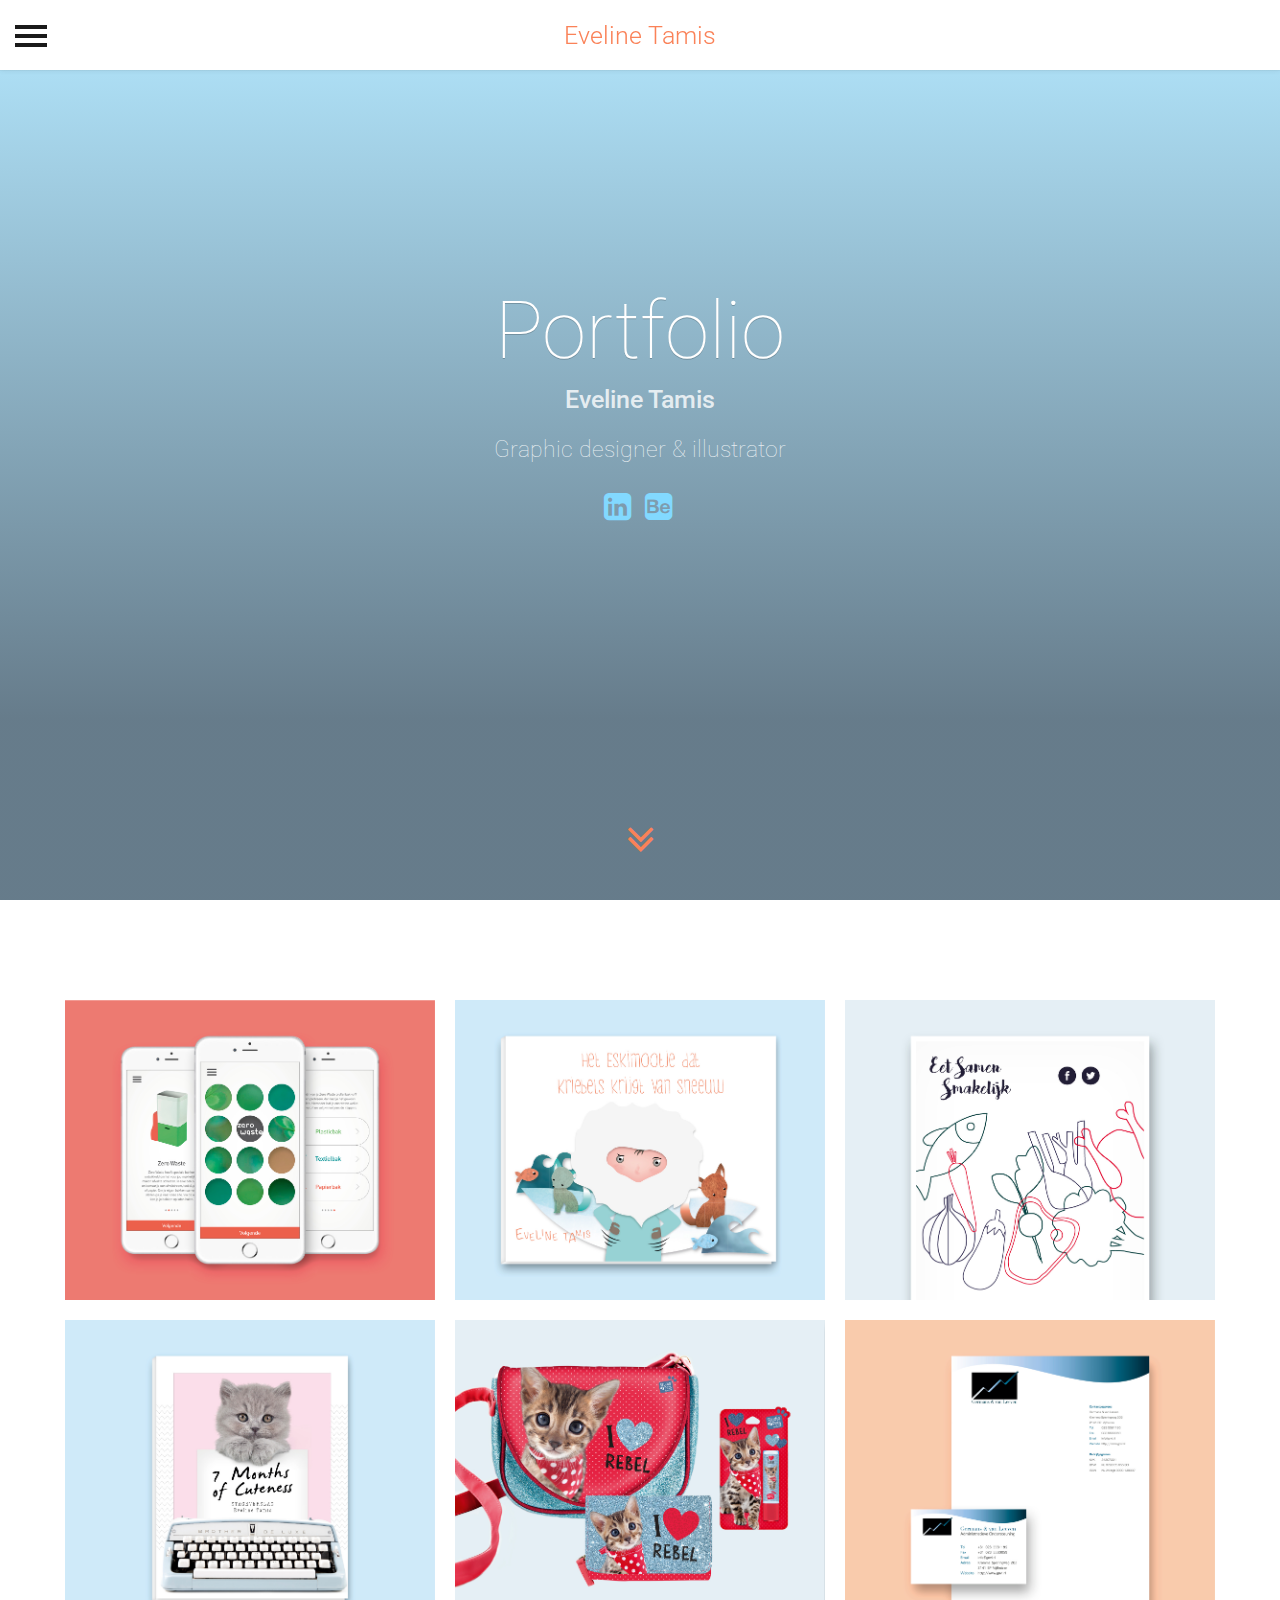
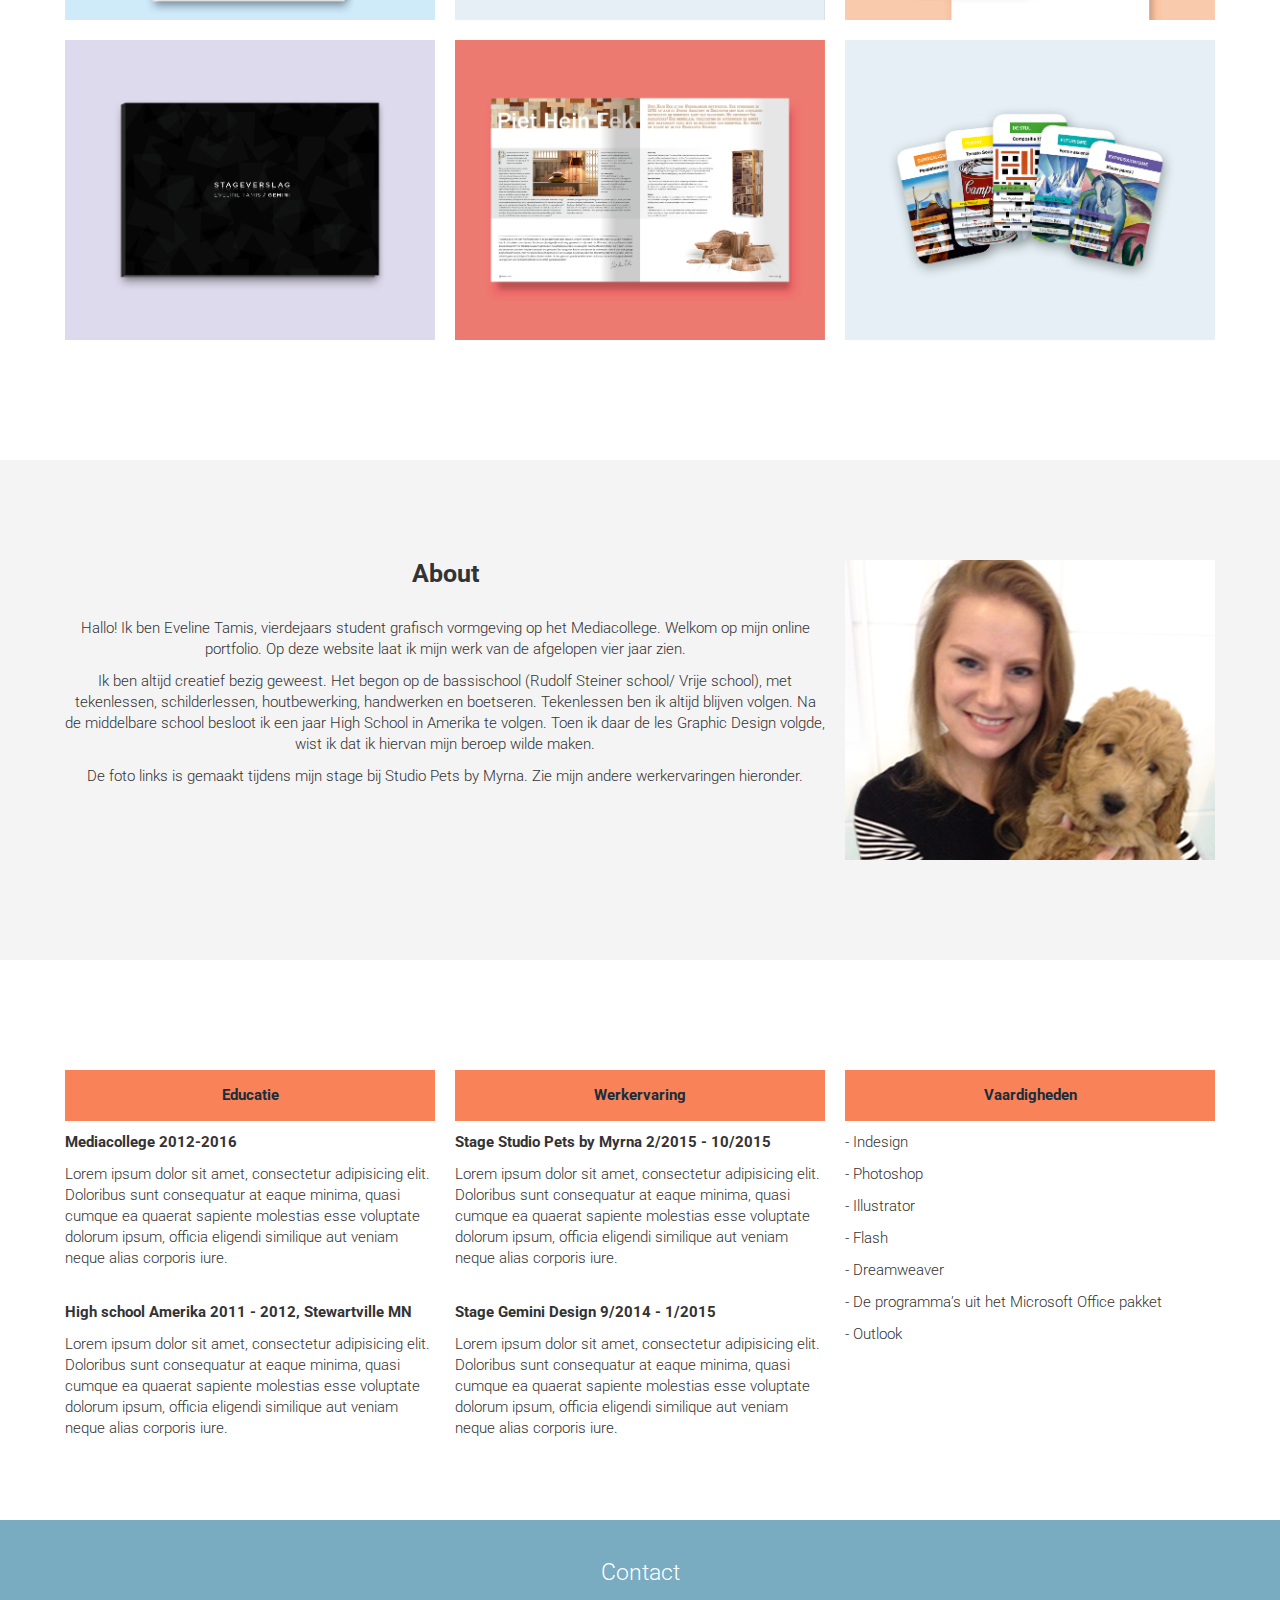
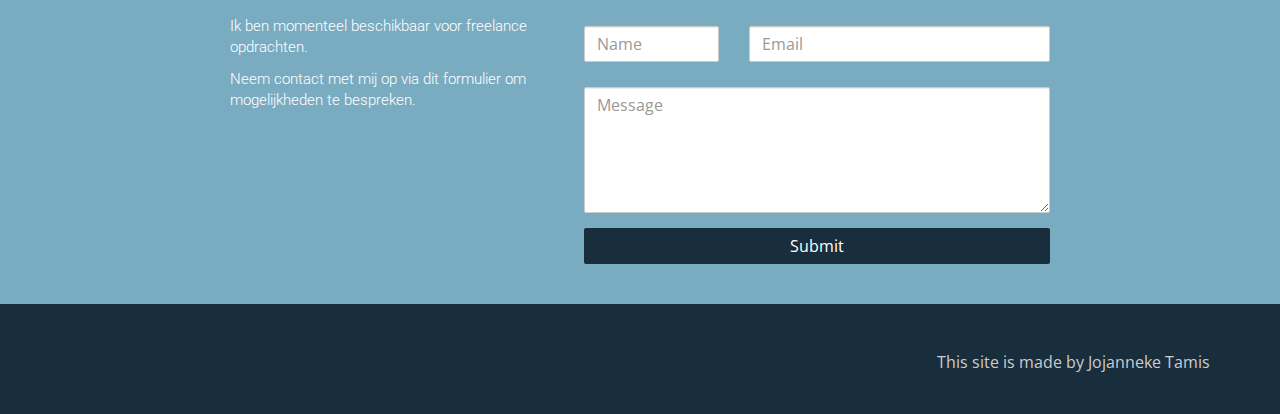
==== index.html @ 4a385b97 "Automated commit at 2016-05-09 08:50:50 UTC by middleman-deploy 1.0.0" ====
<!doctype html>
<html>
  <head>
    <meta charset="utf-8">

    <!-- Always force latest IE rendering engine or request Chrome Frame -->
    <meta content="IE=edge,chrome=1" http-equiv="X-UA-Compatible">

    <!-- For Bootstrap responsiveness -->
    <meta http-equiv="X-UA-Compatible" content="IE=edge">
    <meta name="viewport" content="width=device-width, initial-scale=1">

    <!-- Use title if it's in the page YAML frontmatter -->
    <title>Portfolio Eveline Tamis</title>
<link href='https://fonts.googleapis.com/css?family=Roboto:400,100,300' rel='stylesheet' type='text/css'>
<link href='https://fonts.googleapis.com/css?family=Fira+Sans:400,300' rel='stylesheet' type='text/css'>

    <link href="stylesheets/all.css" rel="stylesheet" />
    <script src="javascripts/all.js"></script>

    <!-- HTML5 Shim and Respond.js IE8 support of HTML5 elements and media queries -->
    <!-- Leave those next 4 lines if you care about users using IE8 -->
    <!--[if lt IE 9]>
      <script src="https://oss.maxcdn.com/html5shiv/3.7.2/html5shiv.min.js"></script>
      <script src="https://oss.maxcdn.com/respond/1.4.2/respond.min.js"></script>
    <![endif]-->
  </head>

  <body class="index">

    <div class="navbar-wagon navbar-wagon-fixed center-text">
<a class="navbar-wagon-name" href="/">  <h1> Eveline Tamis </h1>
</a></div>

<!-- <nav class="navbar navbar-default center" role="navigation">
  <div class="navbar-inner">
    <ul class="nav navbar-nav">
      <li><a href="#home">Eveline Tamis</a></li>
    </ul>
  </div>
</nav>
 -->


    <div id="wrapper">
  <div class="overlay"></div>

  <!-- Sidebar -->
  <nav class="navbar navbar-inverse navbar-fixed-top" id="sidebar-wrapper" role="navigation">
    <ul class="nav sidebar-nav">
      <li class="sidebar-brand">
        <a href="#">
         <!-- Brand -->
       </a>
     </li>
     <li>
      <a href="#home">Home</a>
    </li>
    <li>
      <a href="#portfolio">Portfolio</a>
    </li>
  <!-- <li class="dropdown">
                  <a href="#" class="dropdown-toggle" data-toggle="dropdown">Projecten <span class="caret"></span></a>
                  <ul class="dropdown-menu" role="menu">
                    <li class="dropdown-header"></li>
                    <li><a href="projecten/zero_waste.html">Zero Waste</a></li>
                    <li><a href="#">Kinderboek</a></li>
                    <li><a href="#">Stedenproject</a></li>
                    <li><a href="#">Stageverslag 1</a></li>
                     <li><a href="#">Studio Pets</a></li>
                      <li><a href="#">Huisstijl</a></li>
                    <li><a href="#">Stageverslag 2</a></li>
                    <li><a href="#">Spread</a></li>
                    <li><a href="#">Kunstkwartet</a></li>
                  </ul>
                </li> -->
                <li>
                  <a href="#about">About</a>
                </li>
                <li>
                  <a href="#resume">Resume</a>
                </li>
                <li>
                  <a href="#contact">Contact</a>
                </li>
              </ul>
            </nav>
            <!-- /#sidebar-wrapper -->

            <!-- Page Content -->
            <!-- <div id="page-content-wrapper"> -->
            <button type="button" class="hamburger is-closed" data-toggle="offcanvas">
              <span class="hamb-top"></span>
              <span class="hamb-middle"></span>
              <span class="hamb-bottom"></span>
            </button>


            <div class="banner" id="home" style="background: linear-gradient(180deg, rgba(130,217,255,0.6) 0%, rgba(0,36,61,0.6) 80%), url('images/banner.jpg');">
              <div class="banner-content">
                <h1>Portfolio</h1>
                <h4>Eveline Tamis</h4>
                <p>Graphic designer & illustrator</p>
                <div class="row">
                  <ul class="list-inline">
                    <li class="icons"><a href="https://www.linkedin.com/in/jojanneke-tamis-39917430?trk=nav_responsive_tab_profile"> <i class="fa fa-linkedin-square fa-2x"></i></a></li>
                    <li class="icons"><a href="https://behance.com/JojannekeTamis"><i class="fa fa-behance-square fa-2x"></i></a></li>
                  </ul>
                </div>
              </div>
              <div class="bounce">
              <a href="#portfolio"><i class="fa-angle-double-down"></a></i>
              </div>
            </div>

            <div class="wrapper-grey padded" style="background-color: #FFFFFF" id="portfolio">
              <div class="container" id="porto">
                <div class="row">
                  <div class="col-xs-12 col-sm-4" style="padding-left: 10px; padding-right: 10px">
                    <div class="card" style="background-image: url('images/Afbeelding_card.jpg');">
                      <div class="card-hover">
                        <h4>Zero Waste</h4>
                        <p class="text-white">Applicatie om mensen te motiveren hun afval te scheiden</p>
                      </div>
                      <a class="card-link" href="projecten/zero_waste.html"></a>
                    </div>
                  </div>
                  <div class="col-xs-12 col-sm-4" style="padding-left: 10px; padding-right: 10px">
                    <div class="card" style="background-image: url('images/Afbeelding_card2.jpg');">
                      <div class="card-hover">
                        <h4>Kinderboek</h4>
                        <p class="text-white">Kinderboek "Het eskimootje dat kriebels krijgt van sneeuw"</p>
                      </div>
                      <a class="card-link" href="projecten/kinderboek.html"></a>
                    </div>
                  </div>
                  <div class="col-xs-12 col-sm-4" style="padding-left: 10px; padding-right: 10px">
                    <div class="card" style="background-image: url('images/Afbeelding_card3.jpg');">
                      <div class="card-hover">
                        <h4>Stedenproject</h4>
                        <p class="text-white">Project in een wijk in Den Haag</p>
                      </div>
                      <a class="card-link" href="projecten/stedenproject.html"></a>
                    </div>
                  </div>
                  <div class="col-xs-12 col-sm-4" style="padding-left: 10px; padding-right: 10px">
                    <div class="card" style="background-image: url('images/Afbeelding_card4.jpg');">
                      <div class="card-hover">
                        <h4>Stageverslag Studio Pets</h4>
                        <p class="text-white">Stageverslag van Studio Pets</p>
                      </div>
                      <a class="card-link" href="projecten/stageverslag2.html"></a>
                    </div>
                  </div>
                  <div class="col-xs-12 col-sm-4" style="padding-left: 10px; padding-right: 10px">
                    <div class="card" style="background-image: url('images/Afbeelding_card5.jpg');">
                      <div class="card-hover">
                        <h4>Projecten Studio Pets</h4>
                        <p class="text-white">Werk dat ik gemaakt heb tijdens mijn stage bij Studio Pets</p>
                      </div>
                      <a class="card-link" href="projecten/studio_pets.html"></a>
                    </div>
                  </div>
                  <div class="col-xs-12 col-sm-4" style="padding-left: 10px; padding-right: 10px">
                    <div class="card" style="background-image: url('images/Afbeelding_card6.jpg');">
                      <div class="card-hover">
                        <h4>Huisstijl</h4>
                        <p class="text-white">Huistijl voor administratief bedrijf</p>
                      </div>
                      <a class="card-link" href="projecten/huisstijl.html"></a>
                    </div>
                  </div>
                  <div class="col-xs-12 col-sm-4" style="padding-left: 10px; padding-right: 10px">
                    <div class="card" style="background-image: url('images/Afbeelding_card7.jpg');">
                      <div class="card-hover">
                        <h4>Stageverslag Gemini Design</h4>
                        <p class="text-white">Stageverslag van mijn periode bij Gemini Design</p>
                      </div>
                      <a class="card-link" href="projecten/stageverslag1.html"></a>
                    </div>
                  </div>
                  <div class="col-xs-12 col-sm-4" style="padding-left: 10px; padding-right: 10px">
                    <div class="card" style="background-image: url('images/Afbeelding_card8.jpg');">
                      <div class="card-hover">
                        <h4>Magazine Spread</h4>
                        <p class="text-white">Piet Hein Eek</p>
                      </div>
                      <a class="card-link" href="projecten/spread.html"></a>
                    </div>
                  </div>
                  <div class="col-xs-12 col-sm-4" style="padding-left: 10px; padding-right: 10px">
                    <div class="card" style="background-image: url('images/Afbeelding_card9.jpg');">
                      <div class="card-hover">
                        <h4>Kunstkwartet</h4>
                        <p class="text-white">Een kwartetspel met kunststromingen</p>
                      </div>
                      <a class="card-link" href="projecten/kunstkwartet.html"></a>
                    </div>
                  </div>
                </div>
              </div>
            </div>

            <div class="wrapper-grey padded" id="about">
              <div class="container">
                <div class="row">
                  <div class="col-xs-12 col-sm-8" style="padding-left: 10px; padding-right: 10px">
                    <div class="card_about">
                      <h2>About</h2>
                      <p>Hallo! Ik ben Eveline Tamis, vierdejaars student grafisch vormgeving op het Mediacollege. Welkom op mijn online portfolio. Op deze website laat ik mijn werk van de afgelopen vier jaar zien. </p>

                      <p>Ik ben altijd creatief bezig geweest. Het begon op de bassischool (Rudolf Steiner school/ Vrije school), met tekenlessen, schilderlessen, houtbewerking, handwerken en boetseren. Tekenlessen ben ik altijd blijven volgen. Na de middelbare school besloot ik een jaar High School in Amerika te volgen. Toen ik daar de les Graphic Design volgde, wist ik dat ik hiervan mijn beroep wilde maken.</p>

                      <p>De foto links is gemaakt tijdens mijn stage bij Studio Pets by Myrna. Zie mijn andere werkervaringen hieronder.
                      </p>
                    </div>
                  </div>
                  <div class="col-xs-12 col-sm-4" style="padding-left: 10px; padding-right: 10px">
                    <div class="card" id="card-photo" style="background-image: url('images/About.png');">
                    </div>
                  </div>
                </div>
              </div>
            </div>

            <div class="container" id="resume">
              <div class="row">
                <div class="col-xs-12 col-sm-4" style="padding-left: 10px; padding-right: 10px">
                  <div class="card_cv">
                    <p><b> Educatie </b></p>
                  </div>
                  <div class="card-resume">
                    <p><b>Mediacollege 2012-2016 </b></p>
                    <p>Lorem ipsum dolor sit amet, consectetur adipisicing elit. Doloribus sunt consequatur at eaque minima, quasi cumque ea quaerat sapiente molestias esse voluptate dolorum ipsum, officia eligendi similique aut veniam neque alias corporis iure. </p>
                    <br>
                    <p><b>High school Amerika 2011 - 2012, Stewartville MN </b></p>
                    <p>Lorem ipsum dolor sit amet, consectetur adipisicing elit. Doloribus sunt consequatur at eaque minima, quasi cumque ea quaerat sapiente molestias esse voluptate dolorum ipsum, officia eligendi similique aut veniam neque alias corporis iure.</p>
                  </div>
                </div>
                <div class="col-xs-12 col-sm-4" style="padding-left: 10px; padding-right: 10px">
                  <div class="card_cv">
                    <p><b> Werkervaring</b></p>
                  </div>
                  <div class="card-resume">
                   <p><b>Stage Studio Pets by Myrna 2/2015 - 10/2015  </b></p>
                   <p>Lorem ipsum dolor sit amet, consectetur adipisicing elit. Doloribus sunt consequatur at eaque minima, quasi cumque ea quaerat sapiente molestias esse voluptate dolorum ipsum, officia eligendi similique aut veniam neque alias corporis iure. </p>
                   <br>
                   <p><b>Stage Gemini Design 9/2014 - 1/2015 </b></p>
                   <p>Lorem ipsum dolor sit amet, consectetur adipisicing elit. Doloribus sunt consequatur at eaque minima, quasi cumque ea quaerat sapiente molestias esse voluptate dolorum ipsum, officia eligendi similique aut veniam neque alias corporis iure. </p>
                 </div>
               </div>
               <div class="col-xs-12 col-sm-4" style="padding-left: 10px; padding-right: 10px">
                <div class="card_cv">
                  <p><b> Vaardigheden</b></p>
                </div>
                <div class="card-resume">
                  <p>- Indesign</p>
                  <p>- Photoshop</p>
                  <p>- Illustrator</p>
                  <p>- Flash</p>
                  <p>- Dreamweaver</p>
                  <p>- De programma’s uit het Microsoft Office pakket</p>
                  <p>- Outlook</p>
                </div>
              </div>
            </div>
          </div>

          <div class="wrapper-contact" id="contact">
            <div class="box-contact" >
              <h2>Contact</h2>
              <div class="row">
                <div class="col-xs-12 col-sm-5">
                  <p>
                    Ik ben momenteel beschikbaar voor freelance opdrachten.
                  </p>
                  <p>
                    Neem contact met mij op via dit formulier om mogelijkheden te bespreken.
                  </p>

                </div>

                <div class="col-xs-12 col-sm-7">
                  <form action="//formspree.io/jojanneketamis@hotmail.com" class="form-booking" method="POST">
                    <div class="row">
                      <div class="col-xs-4">
                        <div class="form-group">
                          <input type="text" class="form-control" placeholder="Name">
                        </div>
                      </div>
                      <div class="col-xs-8">
                        <div class="form-group">
                          <input type="text" class="form-control" placeholder="Email">
                        </div>
                      </div>
                    </div>
                    <div class="row">
                      <div class="col-xs-12">
                        <textarea name="message" class="form-group form-control" rows="5" placeholder="Message"></textarea>
                      </div>
                    </div>
                    <div class="row">
                      <div class="col-xs-12">
                        <input type="submit" class="btn" style="width: 100%;" value="Submit">
                      </div>
                    </div>
                  </form>
                </div>
              </div>
            </div>

          </div>
        </div>
        <!-- /#page-content-wrapper -->

        <!-- </div> -->


<!-- <div id="mySidenav" class="sidenav">
  <a href="javascript:void(0)" class="closebtn" onclick="closeNav()">&times;</a>
  <a href="#home">Home</a>
  <a href="#porto">Portfolio</a>
  <a href="#about">About</a>
  <a href="#resume">Resume</a>
  <a href="#contact">Contact</a>
</div>

<span onclick="openNav()"><div id="nav-icon4">
  <span></span>
  <span></span>
  <span></span>
</div>
</span>


<div id="main"> -->




 <!-- <div id="myCarousel" class="carousel slide" data-ride="carousel">
  <ol class="carousel-indicators">
    <li data-target="#myCarousel" data-slide-to="0" class="active"></li>
    <li data-target="#myCarousel" data-slide-to="1"></li>
    <li data-target="#myCarousel" data-slide-to="2"></li>
  </ol>

  <div class="carousel-inner" role="listbox">
   <div class="item active">
     <img src="images/beach.png" />
     <div class="carousel-caption">
      <h3>Eveline Tamis</h3>
      <p>Grafisch vormgever & illustrator</p>
    </div>
  </div>
  <div class="item">
    <img src="images/background.jpg" />
    <div class="carousel-caption">
      <h3>Eveline Tamis</h3>
      <p>Grafisch vormgever & illustrator</p>
    </div>
  </div>
  <div class="item">
    <img src="images/beach.png" />
    <div class="carousel-caption">
      <h3>Eveline Tamis</h3>
      <p>Grafisch vormgever & illustrator</p>
    </div>
  </div>
</div>
</div> -->



 <!--      <div class="col-xs-12 col-sm-4">
        <div class="card" style="background-image: url('images/background.jpg');">
            <div class="card-hover">
              <h4>Project 1</h4>
              <p class="text-white">This is my work I'm proud of it.</p>
            </div>
        </div>
      </div>
    -->





    <!-- </div> -->





    <!-- Including Bootstrap JS (with its jQuery dependency) so that dynamic components work -->
    <script src="https://ajax.googleapis.com/ajax/libs/jquery/1.11.1/jquery.min.js"></script>
    <script src="https://maxcdn.bootstrapcdn.com/bootstrap/3.2.0/js/bootstrap.min.js"></script>

    <div id="footer">
  <div class="container">
    <div class="row">
      <div class="col-xs-offset-4 col-xs-8 text-right">
        <p>This site is made by Jojanneke Tamis</p>
      </div>
    </div>
  </div>
</div>



  </body>
</html>
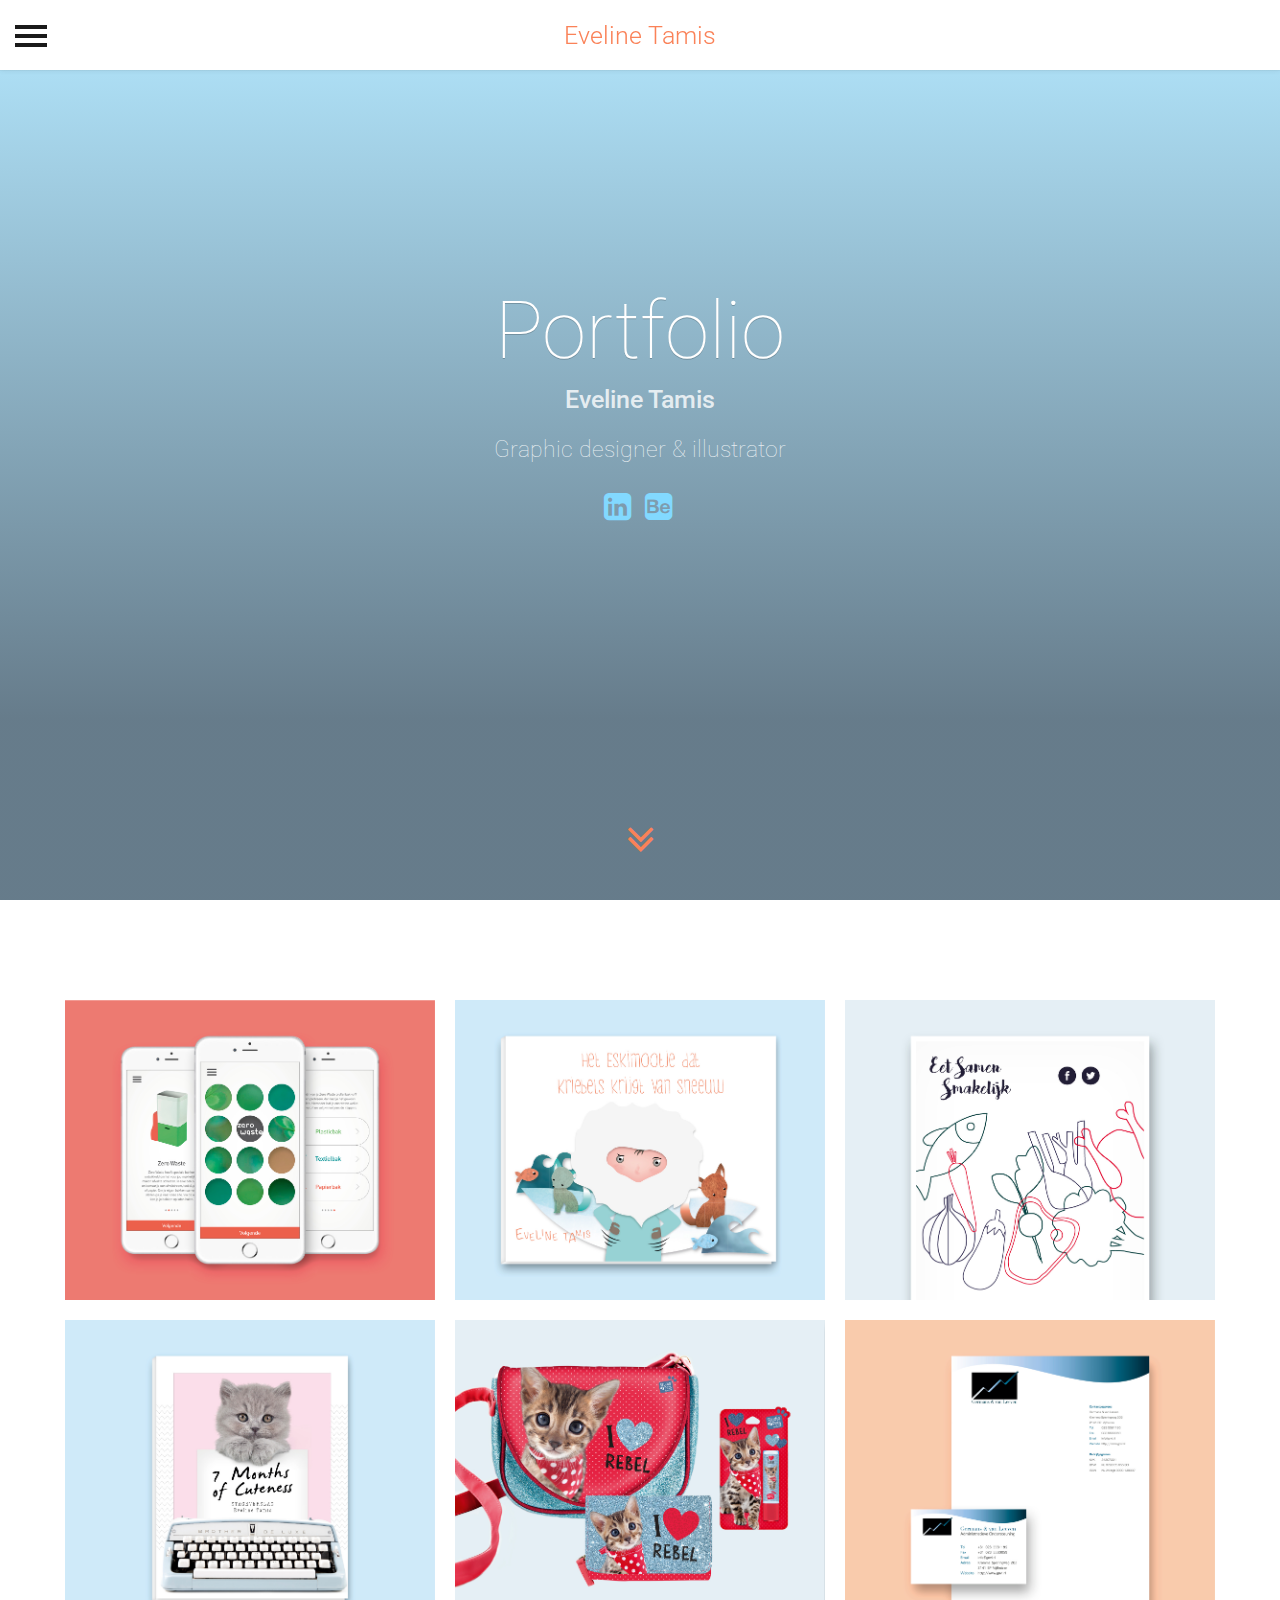
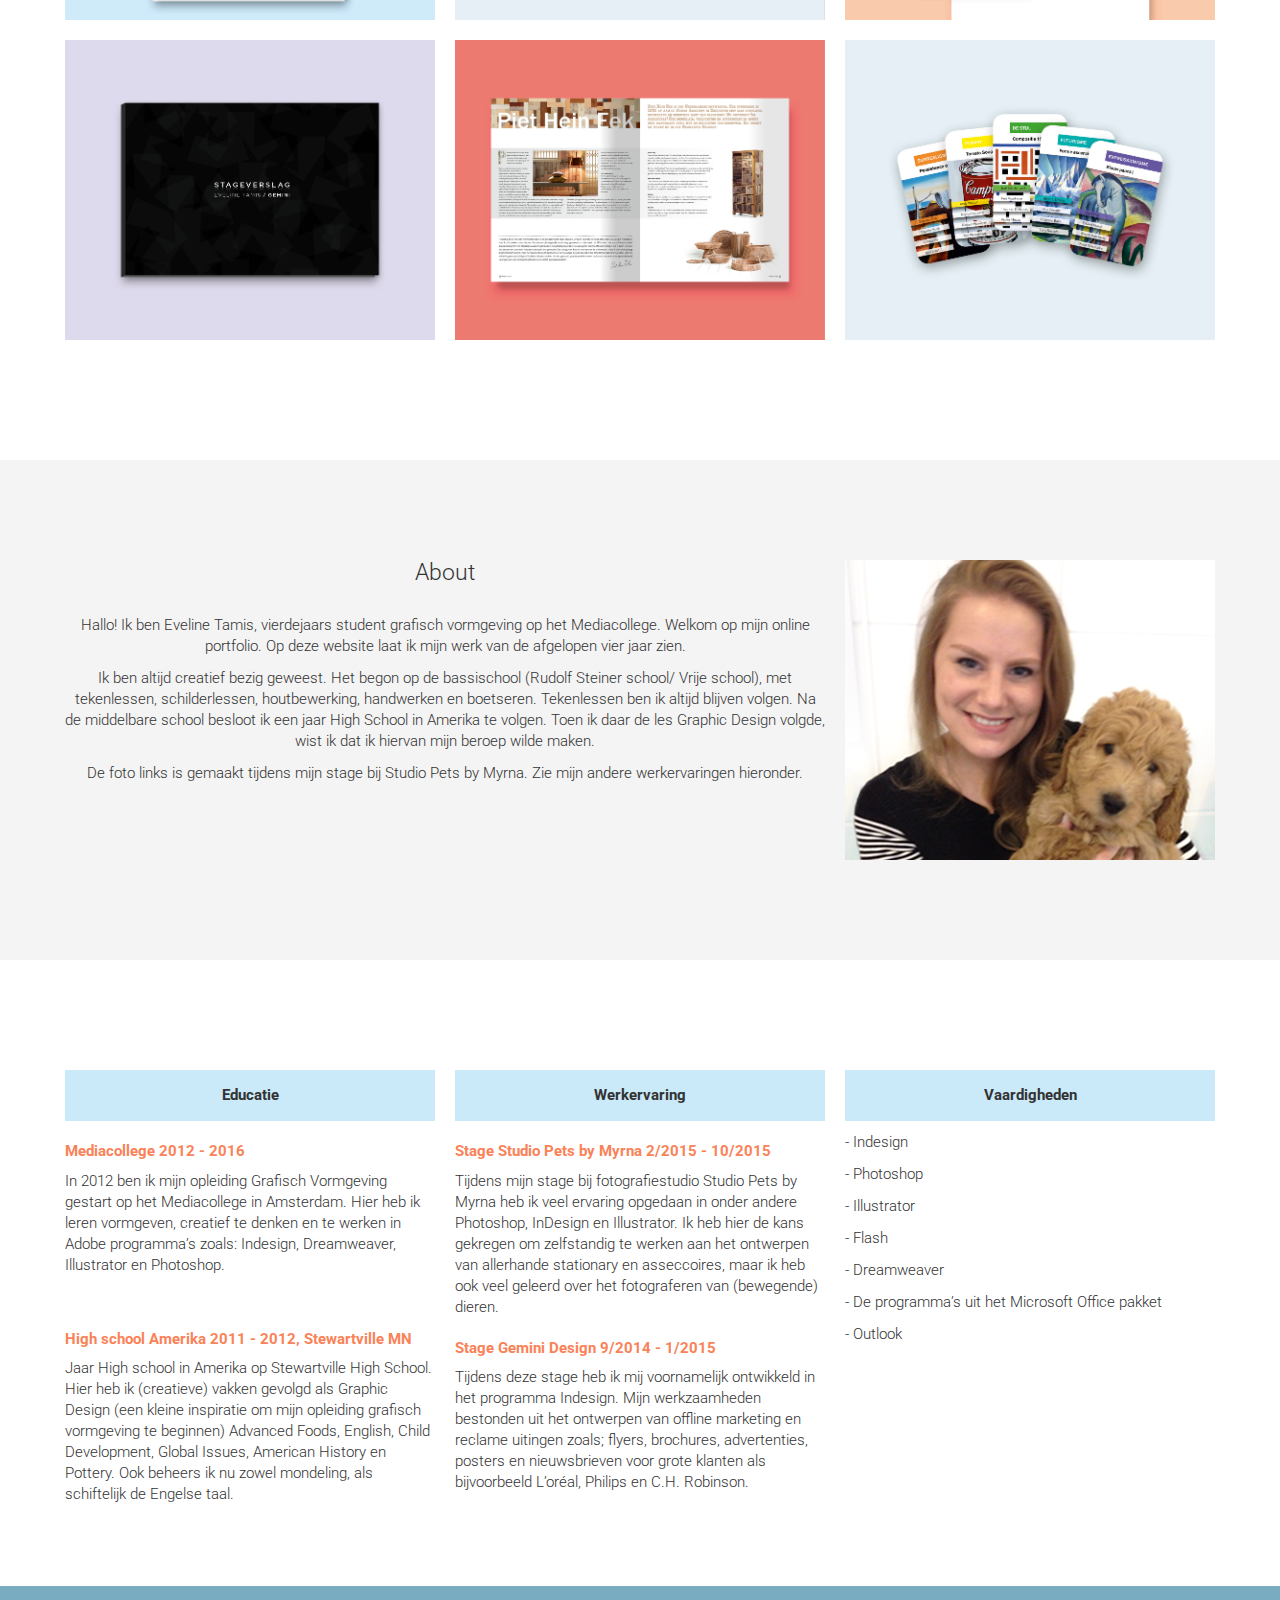
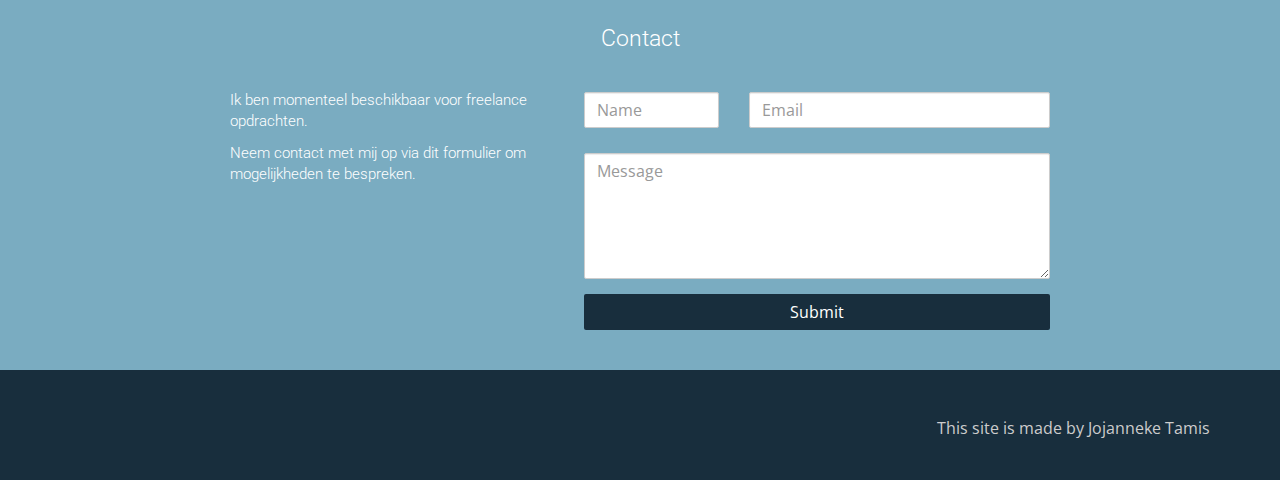
==== commit bfecced8: "Automated commit at 2016-05-09 20:21:23 UTC by middleman-deploy 1.0.0" ====
--- a/index.html
+++ b/index.html
@@ -13,10 +13,12 @@
     <!-- Use title if it's in the page YAML frontmatter -->
     <title>Portfolio Eveline Tamis</title>
 <link href='https://fonts.googleapis.com/css?family=Roboto:400,100,300' rel='stylesheet' type='text/css'>
-<link href='https://fonts.googleapis.com/css?family=Fira+Sans:400,300' rel='stylesheet' type='text/css'>
+
 
     <link href="stylesheets/all.css" rel="stylesheet" />
     <script src="javascripts/all.js"></script>
+
+   <link rel="shortcut icon" href="http://evelinetamis.com/images/favicon.ico" />
 
     <!-- HTML5 Shim and Respond.js IE8 support of HTML5 elements and media queries -->
     <!-- Leave those next 4 lines if you care about users using IE8 -->
@@ -103,13 +105,13 @@
                 <p>Graphic designer & illustrator</p>
                 <div class="row">
                   <ul class="list-inline">
-                    <li class="icons"><a href="https://www.linkedin.com/in/jojanneke-tamis-39917430?trk=nav_responsive_tab_profile"> <i class="fa fa-linkedin-square fa-2x"></i></a></li>
-                    <li class="icons"><a href="https://behance.com/JojannekeTamis"><i class="fa fa-behance-square fa-2x"></i></a></li>
+                    <li class="icons"><a href="https://www.linkedin.com/in/eveline-tamis-549449120" target="_blank"> <i class="fa fa-linkedin-square fa-2x"></i></a></li>
+                    <li class="icons"><a href="https://www.behance.net/EvelineT" target="_blank"><i class="fa fa-behance-square fa-2x"></i></a></li>
                   </ul>
                 </div>
               </div>
               <div class="bounce">
-              <a href="#portfolio"><i class="fa-angle-double-down"></a></i>
+                <a href="#portfolio"><i class="fa-angle-double-down"></a></i>
               </div>
             </div>
 
@@ -119,7 +121,7 @@
                   <div class="col-xs-12 col-sm-4" style="padding-left: 10px; padding-right: 10px">
                     <div class="card" style="background-image: url('images/Afbeelding_card.jpg');">
                       <div class="card-hover">
-                        <h4>Zero Waste</h4>
+                        <h2> Zero Waste </h2>
                         <p class="text-white">Applicatie om mensen te motiveren hun afval te scheiden</p>
                       </div>
                       <a class="card-link" href="projecten/zero_waste.html"></a>
@@ -128,7 +130,7 @@
                   <div class="col-xs-12 col-sm-4" style="padding-left: 10px; padding-right: 10px">
                     <div class="card" style="background-image: url('images/Afbeelding_card2.jpg');">
                       <div class="card-hover">
-                        <h4>Kinderboek</h4>
+                        <h2> Kinderboek </h2>
                         <p class="text-white">Kinderboek "Het eskimootje dat kriebels krijgt van sneeuw"</p>
                       </div>
                       <a class="card-link" href="projecten/kinderboek.html"></a>
@@ -137,7 +139,7 @@
                   <div class="col-xs-12 col-sm-4" style="padding-left: 10px; padding-right: 10px">
                     <div class="card" style="background-image: url('images/Afbeelding_card3.jpg');">
                       <div class="card-hover">
-                        <h4>Stedenproject</h4>
+                        <h2> Stedenproject </h2>
                         <p class="text-white">Project in een wijk in Den Haag</p>
                       </div>
                       <a class="card-link" href="projecten/stedenproject.html"></a>
@@ -146,7 +148,7 @@
                   <div class="col-xs-12 col-sm-4" style="padding-left: 10px; padding-right: 10px">
                     <div class="card" style="background-image: url('images/Afbeelding_card4.jpg');">
                       <div class="card-hover">
-                        <h4>Stageverslag Studio Pets</h4>
+                        <h2> Stageverslag Studio Pets </h2>
                         <p class="text-white">Stageverslag van Studio Pets</p>
                       </div>
                       <a class="card-link" href="projecten/stageverslag2.html"></a>
@@ -155,7 +157,7 @@
                   <div class="col-xs-12 col-sm-4" style="padding-left: 10px; padding-right: 10px">
                     <div class="card" style="background-image: url('images/Afbeelding_card5.jpg');">
                       <div class="card-hover">
-                        <h4>Projecten Studio Pets</h4>
+                        <h2> Projecten Studio Pets </h2>
                         <p class="text-white">Werk dat ik gemaakt heb tijdens mijn stage bij Studio Pets</p>
                       </div>
                       <a class="card-link" href="projecten/studio_pets.html"></a>
@@ -164,7 +166,7 @@
                   <div class="col-xs-12 col-sm-4" style="padding-left: 10px; padding-right: 10px">
                     <div class="card" style="background-image: url('images/Afbeelding_card6.jpg');">
                       <div class="card-hover">
-                        <h4>Huisstijl</h4>
+                        <h2> Huisstijl </h2>
                         <p class="text-white">Huistijl voor administratief bedrijf</p>
                       </div>
                       <a class="card-link" href="projecten/huisstijl.html"></a>
@@ -173,7 +175,7 @@
                   <div class="col-xs-12 col-sm-4" style="padding-left: 10px; padding-right: 10px">
                     <div class="card" style="background-image: url('images/Afbeelding_card7.jpg');">
                       <div class="card-hover">
-                        <h4>Stageverslag Gemini Design</h4>
+                        <h2> Stageverslag Gemini Design </h2>
                         <p class="text-white">Stageverslag van mijn periode bij Gemini Design</p>
                       </div>
                       <a class="card-link" href="projecten/stageverslag1.html"></a>
@@ -182,7 +184,7 @@
                   <div class="col-xs-12 col-sm-4" style="padding-left: 10px; padding-right: 10px">
                     <div class="card" style="background-image: url('images/Afbeelding_card8.jpg');">
                       <div class="card-hover">
-                        <h4>Magazine Spread</h4>
+                        <h2> Magazine Spread </h2>
                         <p class="text-white">Piet Hein Eek</p>
                       </div>
                       <a class="card-link" href="projecten/spread.html"></a>
@@ -191,7 +193,7 @@
                   <div class="col-xs-12 col-sm-4" style="padding-left: 10px; padding-right: 10px">
                     <div class="card" style="background-image: url('images/Afbeelding_card9.jpg');">
                       <div class="card-hover">
-                        <h4>Kunstkwartet</h4>
+                        <h2> Kunstkwartet </h2>
                         <p class="text-white">Een kwartetspel met kunststromingen</p>
                       </div>
                       <a class="card-link" href="projecten/kunstkwartet.html"></a>
@@ -230,11 +232,11 @@
                     <p><b> Educatie </b></p>
                   </div>
                   <div class="card-resume">
-                    <p><b>Mediacollege 2012-2016 </b></p>
-                    <p>Lorem ipsum dolor sit amet, consectetur adipisicing elit. Doloribus sunt consequatur at eaque minima, quasi cumque ea quaerat sapiente molestias esse voluptate dolorum ipsum, officia eligendi similique aut veniam neque alias corporis iure. </p>
+                    <h3><b>Mediacollege 2012 - 2016 </b></h3>
+                    <p>In 2012 ben ik mijn opleiding Grafisch Vormgeving gestart op het Mediacollege in Amsterdam. Hier heb ik leren vormgeven, creatief te denken en te werken in Adobe programma’s zoals: Indesign, Dreamweaver, Illustrator en Photoshop.</p>
                     <br>
-                    <p><b>High school Amerika 2011 - 2012, Stewartville MN </b></p>
-                    <p>Lorem ipsum dolor sit amet, consectetur adipisicing elit. Doloribus sunt consequatur at eaque minima, quasi cumque ea quaerat sapiente molestias esse voluptate dolorum ipsum, officia eligendi similique aut veniam neque alias corporis iure.</p>
+                    <h3><b>High school Amerika 2011 - 2012, Stewartville MN </b></h3>
+                    <p>Jaar High school in Amerika op Stewartville High School. Hier heb ik (creatieve) vakken gevolgd als Graphic Design (een kleine inspiratie om mijn opleiding grafisch vormgeving te beginnen) Advanced Foods, English, Child Development, Global Issues, American History en Pottery. Ook beheers ik nu zowel mondeling, als schiftelijk de Engelse taal.</p>
                   </div>
                 </div>
                 <div class="col-xs-12 col-sm-4" style="padding-left: 10px; padding-right: 10px">
@@ -242,78 +244,77 @@
                     <p><b> Werkervaring</b></p>
                   </div>
                   <div class="card-resume">
-                   <p><b>Stage Studio Pets by Myrna 2/2015 - 10/2015  </b></p>
-                   <p>Lorem ipsum dolor sit amet, consectetur adipisicing elit. Doloribus sunt consequatur at eaque minima, quasi cumque ea quaerat sapiente molestias esse voluptate dolorum ipsum, officia eligendi similique aut veniam neque alias corporis iure. </p>
-                   <br>
-                   <p><b>Stage Gemini Design 9/2014 - 1/2015 </b></p>
-                   <p>Lorem ipsum dolor sit amet, consectetur adipisicing elit. Doloribus sunt consequatur at eaque minima, quasi cumque ea quaerat sapiente molestias esse voluptate dolorum ipsum, officia eligendi similique aut veniam neque alias corporis iure. </p>
-                 </div>
-               </div>
-               <div class="col-xs-12 col-sm-4" style="padding-left: 10px; padding-right: 10px">
-                <div class="card_cv">
-                  <p><b> Vaardigheden</b></p>
-                </div>
-                <div class="card-resume">
-                  <p>- Indesign</p>
-                  <p>- Photoshop</p>
-                  <p>- Illustrator</p>
-                  <p>- Flash</p>
-                  <p>- Dreamweaver</p>
-                  <p>- De programma’s uit het Microsoft Office pakket</p>
-                  <p>- Outlook</p>
-                </div>
-              </div>
+                   <h3><b>Stage Studio Pets by Myrna 2/2015 - 10/2015  </b></h3>
+                   <p>Tijdens mijn stage bij fotografiestudio Studio Pets by Myrna heb ik veel ervaring opgedaan in onder andere Photoshop, InDesign en Illustrator. Ik heb hier de kans gekregen om zelfstandig te werken aan het ontwerpen van allerhande stationary en asseccoires, maar ik heb ook veel geleerd over het fotograferen van (bewegende) dieren. </p>
+                    <h3><b>Stage Gemini Design 9/2014 - 1/2015 </b></h3>
+                    <p>Tijdens deze stage heb ik mij voornamelijk ontwikkeld in het programma Indesign. Mijn werkzaamheden bestonden uit het ontwerpen van offline marketing en reclame uitingen zoals; flyers, brochures, advertenties, posters en nieuwsbrieven voor grote klanten als bijvoorbeeld L’oréal, Philips en C.H. Robinson. </p>
+                  </div>
+                </div>
+                <div class="col-xs-12 col-sm-4" style="padding-left: 10px; padding-right: 10px">
+                  <div class="card_cv">
+                    <p><b> Vaardigheden</b></p>
+                  </div>
+                  <div class="card-resume">
+                    <p>- Indesign</p>
+                    <p>- Photoshop</p>
+                    <p>- Illustrator</p>
+                    <p>- Flash</p>
+                    <p>- Dreamweaver</p>
+                    <p>- De programma’s uit het Microsoft Office pakket</p>
+                    <p>- Outlook</p>
+                  </div>
+                </div>
+              </div>
+            </div>
+
+            <div class="wrapper-contact" id="contact">
+              <div class="box-contact" >
+                <h2>Contact</h2>
+                <div class="row">
+                  <div class="col-xs-12 col-sm-5">
+                    <p>
+                      Ik ben momenteel beschikbaar voor freelance opdrachten.
+                    </p>
+                    <p>
+                      Neem contact met mij op via dit formulier om mogelijkheden te bespreken.
+                    </p>
+
+                  </div>
+
+                  <div class="col-xs-12 col-sm-7">
+                    <form action="//formspree.io/evelinetamis@hotmail.com" class="form-booking" method="POST">
+                      <div class="row">
+                        <div class="col-xs-4">
+                          <div class="form-group">
+                            <input type="text" class="form-control" placeholder="Name">
+                          </div>
+                        </div>
+                        <div class="col-xs-8">
+                          <div class="form-group">
+                            <input type="text" class="form-control" placeholder="Email">
+                          </div>
+                        </div>
+                      </div>
+                      <div class="row">
+                        <div class="col-xs-12">
+                          <textarea name="message" class="form-group form-control" rows="5" placeholder="Message"></textarea>
+                        </div>
+                      </div>
+                      <div class="row">
+                        <div class="col-xs-12">
+                          <input type="submit" class="btn" style="width: 100%;" value="Submit">
+                        </div>
+                      </div>
+                    </form>
+                  </div>
+                </div>
+              </div>
+
             </div>
           </div>
-
-          <div class="wrapper-contact" id="contact">
-            <div class="box-contact" >
-              <h2>Contact</h2>
-              <div class="row">
-                <div class="col-xs-12 col-sm-5">
-                  <p>
-                    Ik ben momenteel beschikbaar voor freelance opdrachten.
-                  </p>
-                  <p>
-                    Neem contact met mij op via dit formulier om mogelijkheden te bespreken.
-                  </p>
-
-                </div>
-
-                <div class="col-xs-12 col-sm-7">
-                  <form action="//formspree.io/jojanneketamis@hotmail.com" class="form-booking" method="POST">
-                    <div class="row">
-                      <div class="col-xs-4">
-                        <div class="form-group">
-                          <input type="text" class="form-control" placeholder="Name">
-                        </div>
-                      </div>
-                      <div class="col-xs-8">
-                        <div class="form-group">
-                          <input type="text" class="form-control" placeholder="Email">
-                        </div>
-                      </div>
-                    </div>
-                    <div class="row">
-                      <div class="col-xs-12">
-                        <textarea name="message" class="form-group form-control" rows="5" placeholder="Message"></textarea>
-                      </div>
-                    </div>
-                    <div class="row">
-                      <div class="col-xs-12">
-                        <input type="submit" class="btn" style="width: 100%;" value="Submit">
-                      </div>
-                    </div>
-                  </form>
-                </div>
-              </div>
-            </div>
-
-          </div>
-        </div>
-        <!-- /#page-content-wrapper -->
-
-        <!-- </div> -->
+          <!-- /#page-content-wrapper -->
+
+          <!-- </div> -->
 
 
 <!-- <div id="mySidenav" class="sidenav">
--- a/stylesheets/all.css
+++ b/stylesheets/all.css
@@ -10042,7 +10042,7 @@
 
 /* line 5, /Users/jojanneketamis/code/JojannekeTamis/Eveline portfolio/source/stylesheets/components/_about.scss */
 .card_cv {
-  background-color: #FA8258;
+  background-color: #caeafa;
   text-align: center;
   margin-top: 70px; }
   /* line 9, /Users/jojanneketamis/code/JojannekeTamis/Eveline portfolio/source/stylesheets/components/_about.scss */
@@ -10050,17 +10050,17 @@
     padding: 15px;
     font-family: 'Roboto', sans-serif;
     font-weight: 400;
-    font-size: 16px;
-    color: #182e3d; }
-
-/* line 18, /Users/jojanneketamis/code/JojannekeTamis/Eveline portfolio/source/stylesheets/components/_about.scss */
+    font-size: 16px; }
+
+/* line 17, /Users/jojanneketamis/code/JojannekeTamis/Eveline portfolio/source/stylesheets/components/_about.scss */
 .card_about {
   text-align: center; }
 
-/* line 23, /Users/jojanneketamis/code/JojannekeTamis/Eveline portfolio/source/stylesheets/components/_about.scss */
+/* line 22, /Users/jojanneketamis/code/JojannekeTamis/Eveline portfolio/source/stylesheets/components/_about.scss */
 #about h2 {
   font-family: 'Roboto', sans-serif;
-  font-size: 25px; }
+  font-size: 23px;
+  font-weight: 300; }
 /* line 27, /Users/jojanneketamis/code/JojannekeTamis/Eveline portfolio/source/stylesheets/components/_about.scss */
 #about p {
   font-family: 'Roboto', sans-serif;
@@ -10068,6 +10068,12 @@
   font-weight: 300; }
 
 /* line 35, /Users/jojanneketamis/code/JojannekeTamis/Eveline portfolio/source/stylesheets/components/_about.scss */
+#resume h3 {
+  font-family: 'Roboto', sans-serif;
+  font-size: 15px;
+  font-weight: 300;
+  color: #FA8258; }
+/* line 41, /Users/jojanneketamis/code/JojannekeTamis/Eveline portfolio/source/stylesheets/components/_about.scss */
 #resume p {
   font-family: 'Roboto', sans-serif;
   font-size: 15px;
@@ -10225,18 +10231,17 @@
   background: #182e3d;
   opacity: 0;
   -webkit-transition: opacity 0.4s ease;
-  transition: opacity 0.4s ease; }
-  /* line 55, /Users/jojanneketamis/code/JojannekeTamis/Eveline portfolio/source/stylesheets/components/_card.scss */
-  .card-hover h4 {
-    padding-top: 20px;
-    padding-bottom: 20px;
+  transition: opacity 0.4s ease;
+  padding: 20px; }
+  /* line 56, /Users/jojanneketamis/code/JojannekeTamis/Eveline portfolio/source/stylesheets/components/_card.scss */
+  .card-hover h2 {
     text-align: center;
     color: white;
     opacity: 1;
     font-family: 'Roboto', sans-serif;
     font-size: 23px;
     font-weight: 300; }
-  /* line 65, /Users/jojanneketamis/code/JojannekeTamis/Eveline portfolio/source/stylesheets/components/_card.scss */
+  /* line 64, /Users/jojanneketamis/code/JojannekeTamis/Eveline portfolio/source/stylesheets/components/_card.scss */
   .card-hover p {
     text-align: center;
     color: white;
@@ -10246,7 +10251,7 @@
     font-size: 15px;
     font-weight: 300; }
 
-/* line 77, /Users/jojanneketamis/code/JojannekeTamis/Eveline portfolio/source/stylesheets/components/_card.scss */
+/* line 76, /Users/jojanneketamis/code/JojannekeTamis/Eveline portfolio/source/stylesheets/components/_card.scss */
 .card:hover .card-hover {
   opacity: 0.7; }
 
@@ -10276,33 +10281,35 @@
   text-align: left;
   font-family: 'Roboto', sans-serif;
   font-size: 15px;
-  font-weight: 300; }
-
-/* line 28, /Users/jojanneketamis/code/JojannekeTamis/Eveline portfolio/source/stylesheets/components/_contact.scss */
+  font-weight: 300;
+  margin-top: 8px; }
+
+/* line 29, /Users/jojanneketamis/code/JojannekeTamis/Eveline portfolio/source/stylesheets/components/_contact.scss */
 .btn {
   background-color: #182e3d;
   color: white; }
-  /* line 31, /Users/jojanneketamis/code/JojannekeTamis/Eveline portfolio/source/stylesheets/components/_contact.scss */
-  .btn .btn:hover {
-    color: white;
-    opacity: 0.5; }
-
-/* line 38, /Users/jojanneketamis/code/JojannekeTamis/Eveline portfolio/source/stylesheets/components/_contact.scss */
+
+/* line 34, /Users/jojanneketamis/code/JojannekeTamis/Eveline portfolio/source/stylesheets/components/_contact.scss */
+.btn:hover {
+  color: white;
+  opacity: 0.5; }
+
+/* line 40, /Users/jojanneketamis/code/JojannekeTamis/Eveline portfolio/source/stylesheets/components/_contact.scss */
 .form-control p {
   font-family: 'Roboto', sans-serif; }
 
-/* line 43, /Users/jojanneketamis/code/JojannekeTamis/Eveline portfolio/source/stylesheets/components/_contact.scss */
+/* line 45, /Users/jojanneketamis/code/JojannekeTamis/Eveline portfolio/source/stylesheets/components/_contact.scss */
 .list-contacts {
   list-style: none;
   padding-left: 0;
   margin: 2em 0; }
 
-/* line 48, /Users/jojanneketamis/code/JojannekeTamis/Eveline portfolio/source/stylesheets/components/_contact.scss */
+/* line 50, /Users/jojanneketamis/code/JojannekeTamis/Eveline portfolio/source/stylesheets/components/_contact.scss */
 .list-contacts li {
   margin-bottom: 20px;
   display: table; }
 
-/* line 52, /Users/jojanneketamis/code/JojannekeTamis/Eveline portfolio/source/stylesheets/components/_contact.scss */
+/* line 54, /Users/jojanneketamis/code/JojannekeTamis/Eveline portfolio/source/stylesheets/components/_contact.scss */
 .list-contacts [class*="fa-"] {
   margin-right: 15px;
   display: table-cell;
@@ -10639,6 +10646,24 @@
 /* line 25, /Users/jojanneketamis/code/JojannekeTamis/Eveline portfolio/source/stylesheets/pages/_flats.scss */
 .form-group {
   margin-top: 10px; }
+
+/* line 1, /Users/jojanneketamis/code/JojannekeTamis/Eveline portfolio/source/stylesheets/pages/_projects.scss */
+#rondje {
+  background-color: #FA8258;
+  margin-left: 5px;
+  margin-right: 5px; }
+
+/* line 8, /Users/jojanneketamis/code/JojannekeTamis/Eveline portfolio/source/stylesheets/pages/_projects.scss */
+#projects h2 {
+  font-family: 'Roboto', sans-serif;
+  font-size: 23px;
+  font-weight: 300;
+  color: #FA8258; }
+/* line 14, /Users/jojanneketamis/code/JojannekeTamis/Eveline portfolio/source/stylesheets/pages/_projects.scss */
+#projects p {
+  font-family: 'Roboto', sans-serif;
+  font-size: 15px;
+  font-weight: 300; }
 
 /*
 ==============================================
